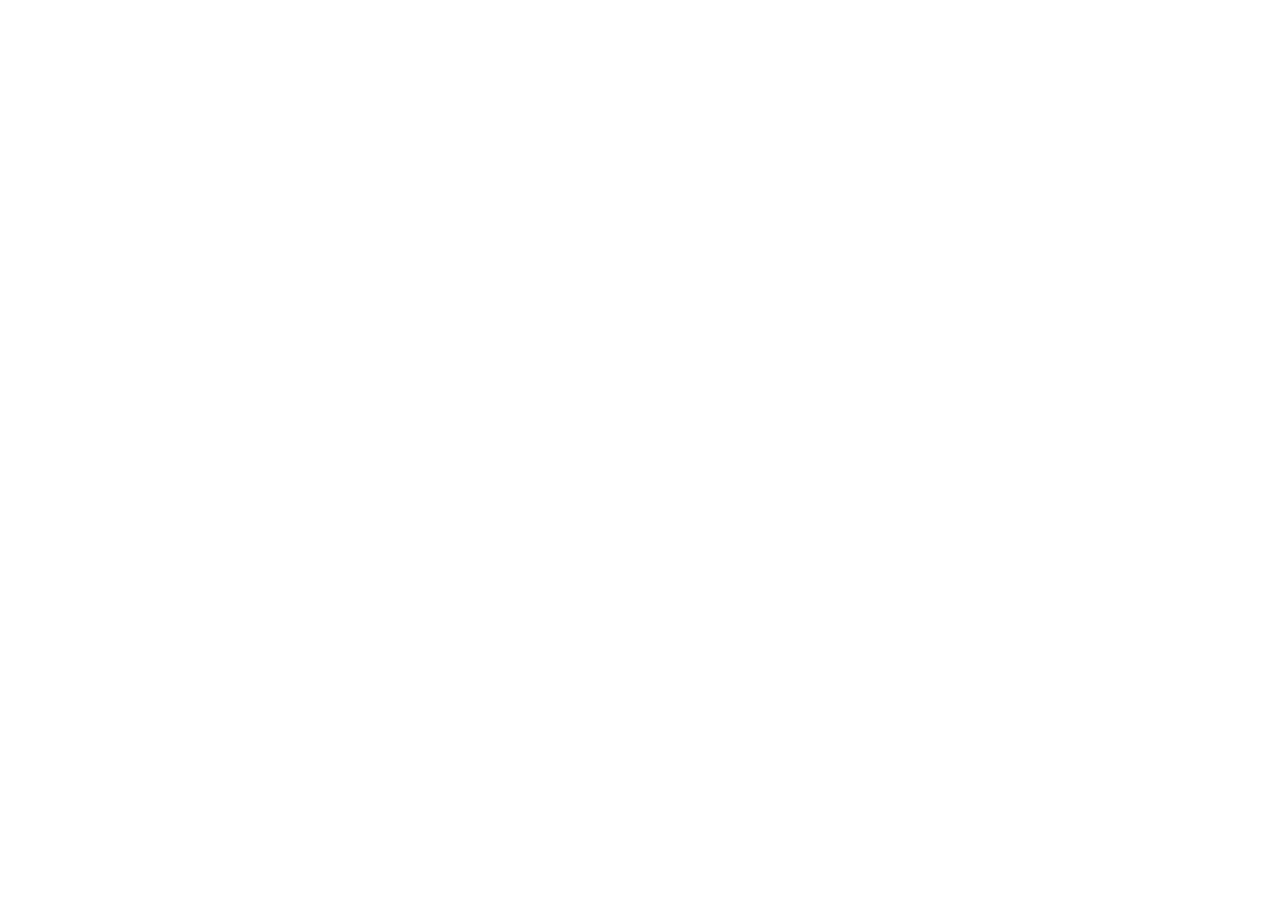
==== privacy-policy/index.html @ c704ec20 "Add RingCentral privacy policy page" ====
<!doctype html>
<html lang="en">
<head>
  <meta charset="utf-8">
  <meta name="viewport" content="width=device-width, initial-scale=1">
  <meta name="description" content="Privacy Policy for Five Falcons Express Inc, including SMS consent disclosures.">
  <title>Privacy Policy | Five Falcons Express Inc</title>
  <link rel="canonical" href="https://www.fivefalconsexpress.com/privacy-policy/">
  <link rel="stylesheet" href="../styles.css">
  <script defer src="../script.js"></script>
</head
---- styles.css ----
:root {
  --navy-950: #061123;
  --navy-900: #0a1830;
  --navy-800: #102544;
  --navy-700: #183557;
  --gold-500: #e7b94f;
  --gold-400: #f1ca6b;
  --cream: #f8f5ed;
  --paper: #ffffff;
  --ink: #132033;
  --muted: #5d6878;
  --line: #dfe4ea;
  --success: #1f7950;
  --danger: #ad2c32;
  --shadow: 0 24px 60px rgba(6, 17, 35, 0.12);
  --radius-sm: 10px;
  --radius-md: 18px;
  --radius-lg: 30px;
  --container: 1180px;
}

* { box-sizing: border-box; }
html { scroll-behavior: smooth; }
body {
  margin: 0;
  color: var(--ink);
  background: var(--paper);
  font-family: Inter, ui-sans-serif, system-ui, -apple-system, BlinkMacSystemFont, "Segoe UI", sans-serif;
  line-height: 1.6;
  -webkit-font-smoothing: antialiased;
}
img, svg { max-width: 100%; }
a { color: inherit; }
button, input, select, textarea { font: inherit; }
button { cursor: pointer; }

.sr-only {
  position: absolute;
  width: 1px;
  height: 1px;
  padding: 0;
  margin: -1px;
  overflow: hidden;
  clip: rect(0, 0, 0, 0);
  white-space: nowrap;
  border: 0;
}

.skip-link {
  position: fixed;
  top: 10px;
  left: 10px;
  z-index: 9999;
  padding: 10px 14px;
  color: var(--navy-950);
  background: var(--gold-400);
  border-radius: 8px;
  transform: translateY(-150%);
}
.skip-link:focus { transform: translateY(0); }

.container { width: min(calc(100% - 40px), var(--container)); margin-inline: auto; }
.narrow-container { width: min(calc(100% - 40px), 820px); }

.site-header {
  position: sticky;
  top: 0;
  z-index: 100;
  color: #fff;
  background: rgba(6, 17, 35, 0.95);
  border-bottom: 1px solid rgba(255,255,255,0.1);
  backdrop-filter: blur(14px);
}
.compact-header { position: relative; }
.nav-wrap { min-height: 82px; display: flex; align-items: center; justify-content: space-between; gap: 30px; }
.brand { display: inline-flex; align-items: center; gap: 12px; text-decoration: none; }
.brand-mark {
  display: grid;
  place-items: center;
  width: 47px;
  height: 47px;
  color: var(--navy-950);
  background: linear-gradient(145deg, var(--gold-400), var(--gold-500));
  border-radius: 14px 14px 14px 3px;
  box-shadow: 0 10px 30px rgba(231,185,79,.25);
  font-weight: 900;
  letter-spacing: -0.06em;
}
.brand-copy { display: grid; line-height: 1.05; }
.brand-copy strong { font-size: 1.05rem; letter-spacing: .02em; }
.brand-copy small { margin-top: 5px; color: #aeb8c7; font-size: .72rem; letter-spacing: .16em; text-transform: uppercase; }
.primary-nav { display: flex; align-items: center; gap: 28px; }
.primary-nav a { color: #d9e1eb; text-decoration: none; font-size: .94rem; font-weight: 650; }
.primary-nav a:hover, .primary-nav a:focus-visible { color: var(--gold-400); }
.primary-nav .nav-phone { padding: 11px 16px; color: var(--navy-950); background: var(--gold-400); border-radius: 999px; }
.menu-toggle { display: none; width: 44px; height: 44px; padding: 10px; background: transparent; border: 1px solid rgba(255,255,255,.2); border-radius: 10px; }
.menu-toggle span:not(.sr-only) { display: block; height: 2px; margin: 5px 0; background: #fff; }
.header-button { padding: 10px 18px; }

.hero {
  position: relative;
  overflow: hidden;
  color: #fff;
  background:
    radial-gradient(circle at 78% 18%, rgba(231,185,79,.18), transparent 28%),
    linear-gradient(135deg, var(--navy-950), var(--navy-800));
}
.hero::before {
  content: "";
  position: absolute;
  inset: 0;
  opacity: .08;
  background-image: linear-gradient(rgba(255,255,255,.3) 1px, transparent 1px), linear-gradient(90deg, rgba(255,255,255,.3) 1px, transparent 1px);
  background-size: 70px 70px;
  mask-image: linear-gradient(to right, transparent, #000 40%);
}
.hero-grid { position: relative; min-height: 660px; padding: 96px 0 88px; display: grid; grid-template-columns: 1.04fr .96fr; gap: 60px; align-items: center; }
.eyebrow { margin: 0 0 16px; color: var(--gold-500); font-size: .78rem; font-weight: 850; letter-spacing: .16em; text-transform: uppercase; }
h1, h2, h3 { margin-top: 0; line-height: 1.1; letter-spacing: -.035em; }
h1 { margin-bottom: 24px; font-size: clamp(3rem, 6vw, 5.8rem); }
h2 { margin-bottom: 22px; font-size: clamp(2.2rem, 4vw, 3.7rem); }
h3 { font-size: 1.45rem; }
.hero-lead { max-width: 700px; margin: 0; color: #cbd5e2; font-size: clamp(1.05rem, 2vw, 1.24rem); }
.hero-actions { display: flex; flex-wrap: wrap; gap: 14px; margin-top: 35px; }
.button { display: inline-flex; align-items: center; justify-content: center; min-height: 50px; padding: 13px 21px; border: 1px solid transparent; border-radius: 11px; text-decoration: none; font-weight: 800; transition: transform .2s ease, box-shadow .2s ease, background .2s ease; }
.button:hover, .button:focus-visible { transform: translateY(-2px); }
.button-primary { color: var(--navy-950); background: var(--gold-400); box-shadow: 0 14px 32px rgba(231,185,79,.22); }
.button-primary:hover { background: #f6d783; }
.button-secondary { color: #fff; background: rgba(255,255,255,.07); border-color: rgba(255,255,255,.24); }
.dark-text-button { color: var(--navy-900); border-color: var(--navy-900); background: transparent; }
.credentials { display: flex; flex-wrap: wrap; gap: 12px; margin-top: 38px; }
.credentials span { padding: 9px 13px; color: #c7d1df; border: 1px solid rgba(255,255,255,.15); border-radius: 999px; font-size: .84rem; }
.credentials strong { color: #fff; }

.hero-visual { position: relative; min-height: 455px; }
.hero-visual::before { content: ""; position: absolute; inset: 35px 20px; border: 1px solid rgba(255,255,255,.12); border-radius: 50%; transform: rotate(-12deg); }
.route-line { position: absolute; left: 11%; right: 9%; top: 52%; height: 3px; background: linear-gradient(90deg, var(--gold-500), rgba(231,185,79,.15)); transform: rotate(-8deg); }
.route-line::after { content: ""; position: absolute; right: -2px; top: -5px; border-left: 12px solid var(--gold-500); border-top: 6px solid transparent; border-bottom: 6px solid transparent; }
.route-card { position: absolute; z-index: 2; min-width: 150px; padding: 16px 18px; background: rgba(255,255,255,.08); border: 1px solid rgba(255,255,255,.15); border-radius: 15px; box-shadow: var(--shadow); backdrop-filter: blur(10px); }
.route-card-one { top: 62px; left: 0; }
.route-card-two { right: 0; bottom: 58px; }
.route-card p { margin: 0; color: #fff; font-weight: 850; }
.route-card small { color: #b9c4d3; }
.route-dot { float: right; width: 10px; height: 10px; margin-top: 7px; background: var(--gold-400); border-radius: 50%; box-shadow: 0 0 0 7px rgba(231,185,79,.14); }
.truck-graphic { position: absolute; z-index: 3; left: 18%; top: 42%; width: 68%; height: 125px; transform: rotate(-8deg); }
.truck-cab { position: absolute; right: 0; bottom: 27px; width: 33%; height: 82px; background: linear-gradient(145deg, var(--gold-400), #d69e2e); clip-path: polygon(0 24%, 56% 24%, 72% 0, 100% 0, 100% 100%, 0 100%); border-radius: 7px; }
.truck-cab span { position: absolute; right: 12%; top: 15%; width: 23%; height: 25%; background: var(--navy-900); clip-path: polygon(0 100%, 25% 0, 100% 0, 100% 100%); }
.truck-chassis { position: absolute; left: 0; right: 0; bottom: 27px; height: 17px; background: #cad3df; border-radius: 8px; }
.wheel { position: absolute; bottom: 0; width: 38px; height: 38px; background: var(--navy-950); border: 7px solid #526076; border-radius: 50%; }
.wheel::after { content: ""; position: absolute; inset: 7px; background: #aab5c4; border-radius: 50%; }
.wheel-one { left: 11%; }
.wheel-two { right: 23%; }
.wheel-three { right: 5%; }
.falcon-lines { position: absolute; top: 45px; right: 12%; width: 210px; height: 140px; transform: rotate(5deg); opacity: .45; }
.falcon-lines span { position: absolute; right: 0; width: 100%; height: 2px; background: linear-gradient(90deg, transparent, var(--gold-400)); transform-origin: right; }
.falcon-lines span:nth-child(1) { top: 0; transform: rotate(-25deg); }
.falcon-lines span:nth-child(2) { top: 25px; width: 85%; transform: rotate(-16deg); }
.falcon-lines span:nth-child(3) { top: 50px; width: 72%; transform: rotate(-7deg); }
.falcon-lines span:nth-child(4) { top: 74px; width: 58%; transform: rotate(3deg); }
.falcon-lines span:nth-child(5) { top: 97px; width: 43%; transform: rotate(13deg); }

.trust-strip { background: var(--gold-400); }
.trust-grid { min-height: 120px; display: grid; grid-template-columns: repeat(4, 1fr); align-items: center; }
.trust-grid div { padding: 16px 24px; border-right: 1px solid rgba(6,17,35,.18); }
.trust-grid div:first-child { padding-left: 0; }
.trust-grid div:last-child { border-right: 0; }
.trust-grid strong, .trust-grid span { display: block; }
.trust-grid strong { color: var(--navy-950); font-size: 1.05rem; }
.trust-grid span { color: #4c421f; font-size: .84rem; }

.section { padding: 105px 0; }
.section-alt { background: var(--cream); }
.section-dark { color: #fff; background: var(--navy-950); }
.split-grid { display: grid; grid-template-columns: .85fr 1.15fr; gap: 90px; }
.prose { color: var(--muted); font-size: 1.1rem; }
.prose p:first-child { margin-top: 5px; }
.section-heading { max-width: 730px; margin-bottom: 48px; }
.section-heading > p:last-child { color: var(--muted); font-size: 1.08rem; }
.card-grid { display: grid; grid-template-columns: repeat(3, 1fr); gap: 24px; }
.service-card { position: relative; min-height: 290px; padding: 34px; background: #fff; border: 1px solid #e6e0d4; border-radius: var(--radius-md); box-shadow: 0 20px 50px rgba(40,34,20,.06); }
.service-card::after { content: ""; position: absolute; left: 34px; bottom: 34px; width: 45px; height: 4px; background: var(--gold-500); border-radius: 99px; }
.card-number { display: inline-grid; place-items: center; width: 42px; height: 42px; margin-bottom: 45px; color: var(--navy-900); background: #f7e8bc; border-radius: 50%; font-size: .8rem; font-weight: 900; }
.service-card p { color: var(--muted); }

.coverage-grid { display: grid; grid-template-columns: 1fr 1fr; gap: 85px; align-items: center; }
.coverage-map { min-height: 410px; display: grid; place-items: center; border-radius: var(--radius-lg); background: linear-gradient(145deg, var(--navy-900), var(--navy-700)); overflow: hidden; }
.map-outline { position: relative; width: 78%; height: 60%; background: #1c4568; clip-path: polygon(2% 22%, 14% 16%, 25% 20%, 31% 9%, 49% 13%, 60% 8%, 70% 17%, 85% 14%, 98% 28%, 91% 45%, 87% 58%, 77% 64%, 72% 82%, 60% 86%, 50% 75%, 39% 78%, 31% 66%, 18% 62%, 9% 47%); box-shadow: inset 0 0 0 1px rgba(255,255,255,.2); }
.map-outline::before { content: ""; position: absolute; inset: 0; opacity: .3; background-image: linear-gradient(rgba(255,255,255,.4) 1px, transparent 1px), linear-gradient(90deg, rgba(255,255,255,.4) 1px, transparent 1px); background-size: 30px 30px; }
.map-point { position: absolute; z-index: 1; width: 12px; height: 12px; background: var(--gold-400); border: 3px solid rgba(255,255,255,.85); border-radius: 50%; box-shadow: 0 0 0 8px rgba(231,185,79,.16); }
.point-one { left: 18%; top: 34%; }.point-two { left: 36%; top: 50%; }.point-three { left: 54%; top: 38%; }.point-four { left: 71%; top: 52%; }.point-five { left: 82%; top: 36%; }
.large-copy { color: var(--muted); font-size: 1.1rem; }
.check-list { display: grid; gap: 12px; margin: 28px 0 0; padding: 0; list-style: none; }
.check-list li { position: relative; padding-left: 31px; font-weight: 650; }
.check-list li::before { content: "✓"; position: absolute; left: 0; top: 0; color: var(--success); font-weight: 900; }

.contact-grid { display: grid; grid-template-columns: .83fr 1.17fr; gap: 80px; align-items: start; }
.contact-copy > p:not(.eyebrow) { color: #b8c4d3; font-size: 1.08rem; }
.contact-details { display: grid; gap: 20px; margin-top: 42px; font-style: normal; }
.contact-details a, .contact-details p { margin: 0; color: #fff; text-decoration: none; }
.contact-details span { display: block; margin-bottom: 4px; color: var(--gold-400); font-size: .74rem; font-weight: 850; letter-spacing: .12em; text-transform: uppercase; }
.form-panel { padding: 38px; color: var(--ink); background: #fff; border-radius: var(--radius-md); box-shadow: 0 30px 75px rgba(0,0,0,.25); }
.form-row { display: grid; grid-template-columns: 1fr 1fr; gap: 18px; }
.field { margin-bottom: 20px; }
.field label { display: block; margin-bottom: 7px; font-size: .88rem; font-weight: 800; }
.field input, .field select, .field textarea { width: 100%; padding: 13px 14px; color: var(--ink); background: #fff; border: 1px solid #cfd6df; border-radius: 9px; outline: none; }
.field textarea { resize: vertical; }
.field input:focus, .field select:focus, .field textarea:focus { border-color: var(--navy-700); box-shadow: 0 0 0 4px rgba(24,53,87,.1); }
.field small { display: block; margin-top: 6px; color: var(--muted); font-size: .76rem; }
.sms-consent { margin: 4px 0 23px; padding: 18px; background: #f4f6f9; border: 1px solid #dce2e9; border-radius: 11px; }
.checkbox-label { display: grid; grid-template-columns: 20px 1fr; gap: 12px; align-items: start; font-size: .82rem; line-height: 1.55; }
.checkbox-label input { width: 18px; height: 18px; margin-top: 2px; accent-color: var(--navy-800); }
.sms-consent p { margin: 10px 0 0 32px; color: var(--muted); font-size: .77rem; }
.sms-consent a { color: var(--navy-800); font-weight: 800; }
.sms-consent .form-error { color: var(--danger); font-weight: 750; }
.submit-button { width: 100%; border: 0; }
.form-note { margin: 13px 0 0; color: var(--muted); font-size: .74rem; text-align: center; }
.honeypot { position: absolute !important; left: -9999px !important; }

.site-footer { padding: 68px 0 20px; color: #d2dbe7; background: #030b18; }
.footer-grid { display: grid; grid-template-columns: 1.5fr repeat(3, 1fr); gap: 50px; padding-bottom: 50px; }
.footer-grid > div { display: flex; flex-direction: column; align-items: flex-start; gap: 9px; }
.footer-grid p { max-width: 360px; color: #96a5b8; }
.footer-grid h2 { margin: 0 0 9px; color: var(--gold-400); font-size: .78rem; letter-spacing: .14em; text-transform: uppercase; }
.footer-grid a { color: #d2dbe7; text-decoration: none; }
.footer-grid a:hover { color: var(--gold-400); }
.footer-brand { margin-bottom: 13px; }
.footer-bottom { padding-top: 20px; display: flex; justify-content: space-between; gap: 20px; border-top: 1px solid rgba(255,255,255,.1); font-size: .82rem; }
.footer-bottom a { color: var(--gold-400); text-decoration: none; }
.footer-bottom nav { display: flex; gap: 22px; }
.simple-footer { padding-top: 20px; }

.legal-main { background: #fbfcfd; }
.legal-hero { padding: 80px 0 58px; color: #fff; background: linear-gradient(135deg, var(--navy-950), var(--navy-700)); }
.legal-hero h1 { margin-bottom: 12px; font-size: clamp(2.7rem, 6vw, 4.7rem); }
.legal-hero p:last-child { margin: 0; color: #c5cfdd; }
.legal-content { padding-top: 70px; padding-bottom: 95px; color: #2d3848; font-size: 1.02rem; }
.legal-content > p:first-child { font-size: 1.12rem; }
.legal-content h2 { margin-top: 48px; margin-bottom: 14px; color: var(--navy-900); font-size: 1.62rem; }
.legal-content li { margin-bottom: 8px; }
.legal-content a { color: #155f95; }
.legal-address { padding: 24px; background: #f0f3f7; border-left: 4px solid var(--gold-500); border-radius: 0 10px 10px 0; font-style: normal; }
.legal-actions { display: flex; flex-wrap: wrap; gap: 12px; margin-top: 50px; }

.status-page { min-height: 100vh; display: grid; place-items: center; padding: 30px; color: #fff; background: radial-gradient(circle at top right, rgba(231,185,79,.18), transparent 30%), var(--navy-950); }
.status-card { width: min(100%, 640px); padding: 58px; background: rgba(255,255,255,.07); border: 1px solid rgba(255,255,255,.15); border-radius: 24px; text-align: center; box-shadow: var(--shadow); }
.centered-brand { margin-bottom: 38px; text-align: left; }
.status-icon { display: grid; place-items: center; width: 70px; height: 70px; margin: 0 auto 24px; color: var(--navy-950); background: var(--gold-400); border-radius: 50%; font-size: 2rem; font-weight: 900; }
.status-card h1 { margin-bottom: 18px; font-size: 3.4rem; }
.status-card p:not(.eyebrow) { margin: 0 auto 30px; color: #c5cfdd; }

@media (max-width: 920px) {
  .menu-toggle { display: block; }
  .primary-nav { position: absolute; top: 82px; left: 0; right: 0; display: none; padding: 24px 20px 30px; align-items: stretch; flex-direction: column; gap: 20px; background: var(--navy-950); border-top: 1px solid rgba(255,255,255,.1); }
  .primary-nav.is-open { display: flex; }
  .primary-nav .nav-phone { text-align: center; }
  .hero-grid, .split-grid, .coverage-grid, .contact-grid { grid-template-columns: 1fr; }
  .hero-grid { min-height: auto; padding-top: 75px; }
  .hero-visual { min-height: 390px; }
  .trust-grid { grid-template-columns: 1fr 1fr; padding: 14px 0; }
  .trust-grid div { padding: 14px; border-right: 0; }
  .card-grid { grid-template-columns: 1fr; }
  .service-card { min-height: 240px; }
  .footer-grid { grid-template-columns: 1.4fr 1fr 1fr; }
  .footer-grid > div:first-child { grid-column: 1 / -1; }
}

@media (max-width: 640px) {
  .container, .narrow-container { width: min(calc(100% - 28px), var(--container)); }
  .nav-wrap { min-height: 72px; }
  .primary-nav { top: 72px; }
  .brand-mark { width: 42px; height: 42px; }
  .hero-grid { padding: 64px 0 60px; gap: 25px; }
  h1 { font-size: 3rem; }
  .hero-actions .button { width: 100%; }
  .hero-visual { min-height: 330px; transform: scale(.92); }
  .route-card { min-width: 130px; padding: 12px; }
  .trust-grid { grid-template-columns: 1fr; }
  .trust-grid div { padding: 12px 0; border-bottom: 1px solid rgba(6,17,35,.14); }
  .trust-grid div:last-child { border-bottom: 0; }
  .section { padding: 75px 0; }
  .split-grid, .coverage-grid, .contact-grid { gap: 45px; }
  .coverage-map { min-height: 300px; }
  .form-panel { padding: 24px 18px; }
  .form-row { grid-template-columns: 1fr; gap: 0; }
  .checkbox-label { font-size: .78rem; }
  .sms-consent p { margin-left: 0; }
  .footer-grid { grid-template-columns: 1fr 1fr; gap: 35px; }
  .footer-grid > div:first-child { grid-column: 1 / -1; }
  .footer-bottom { flex-direction: column; }
  .legal-hero { padding: 60px 0 42px; }
  .legal-content { padding-top: 45px; }
  .status-card { padding: 38px 22px; }
  .header-button { padding: 9px 12px; font-size: .82rem; }
}

@media (prefers-reduced-motion: reduce) {
  html { scroll-behavior: auto; }
  *, *::before, *::after { transition-duration: .01ms !important; animation-duration: .01ms !important; animation-iteration-count: 1 !important; }
}
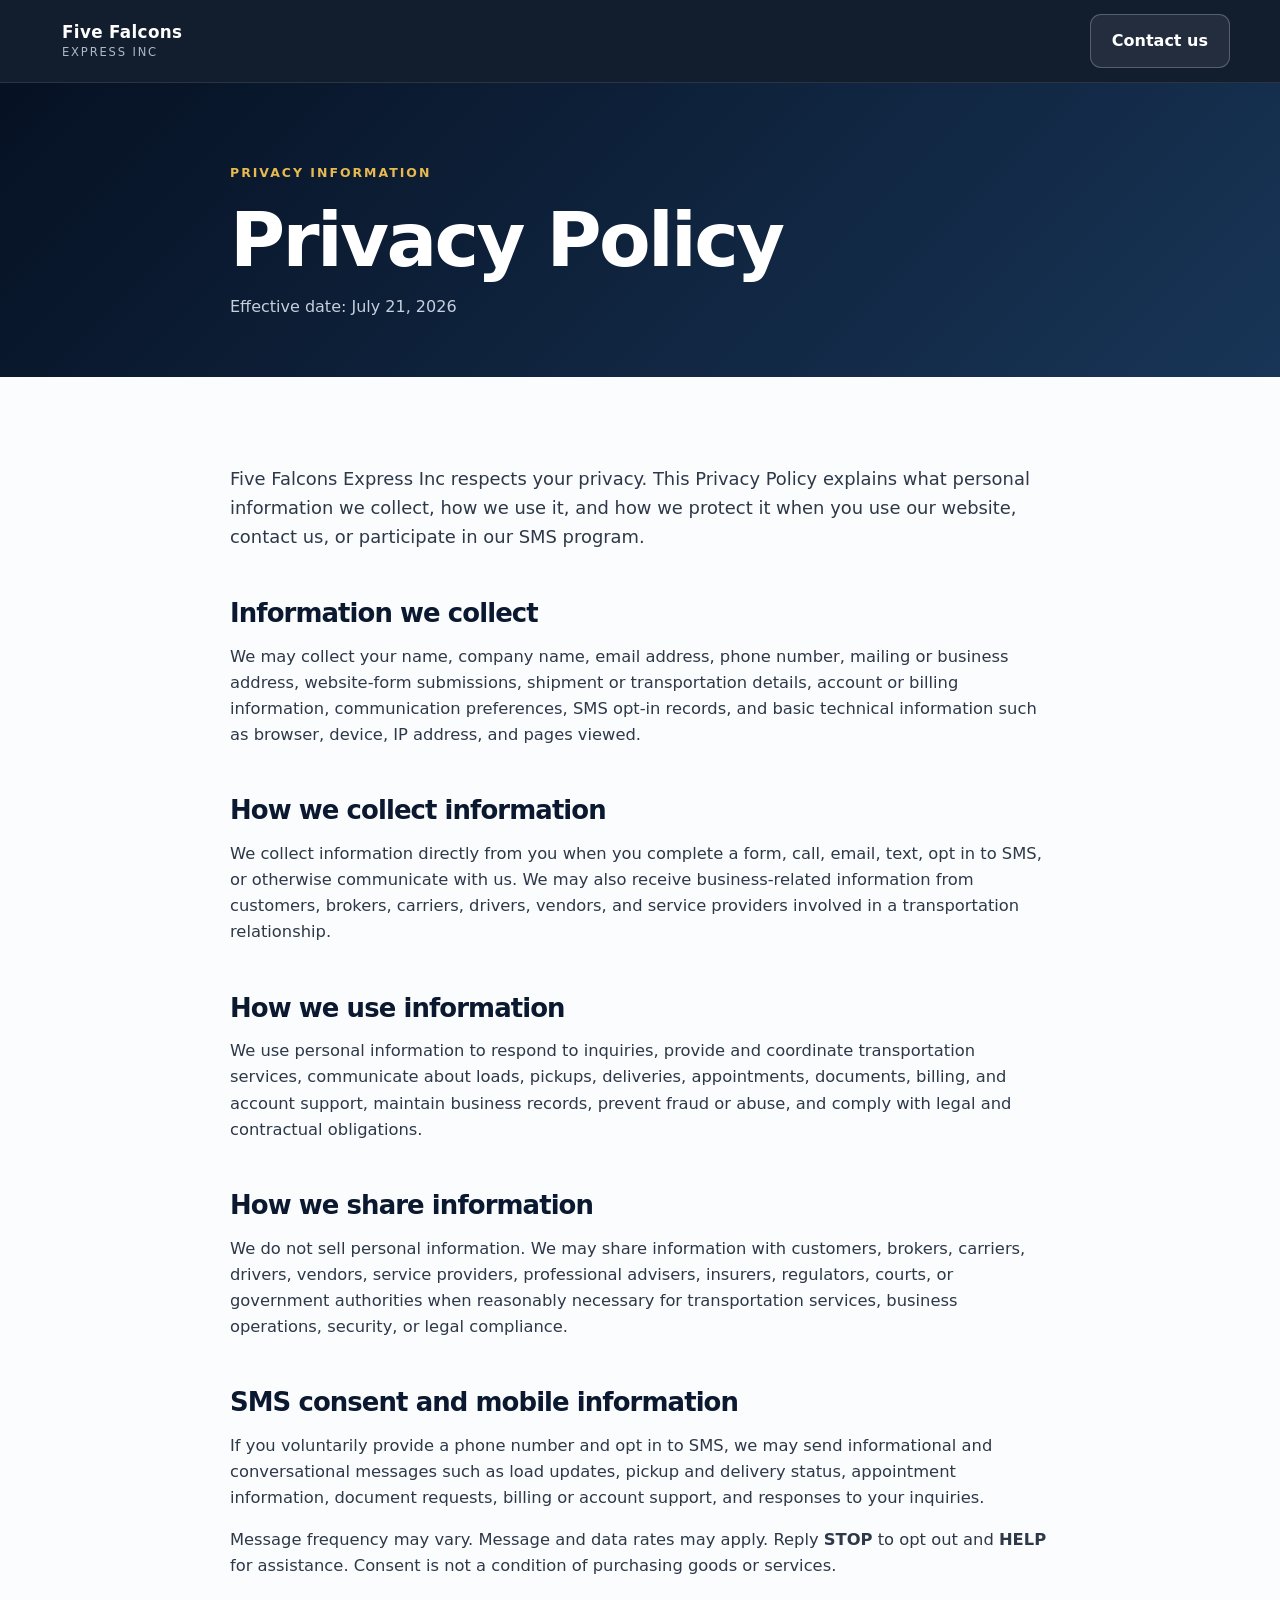
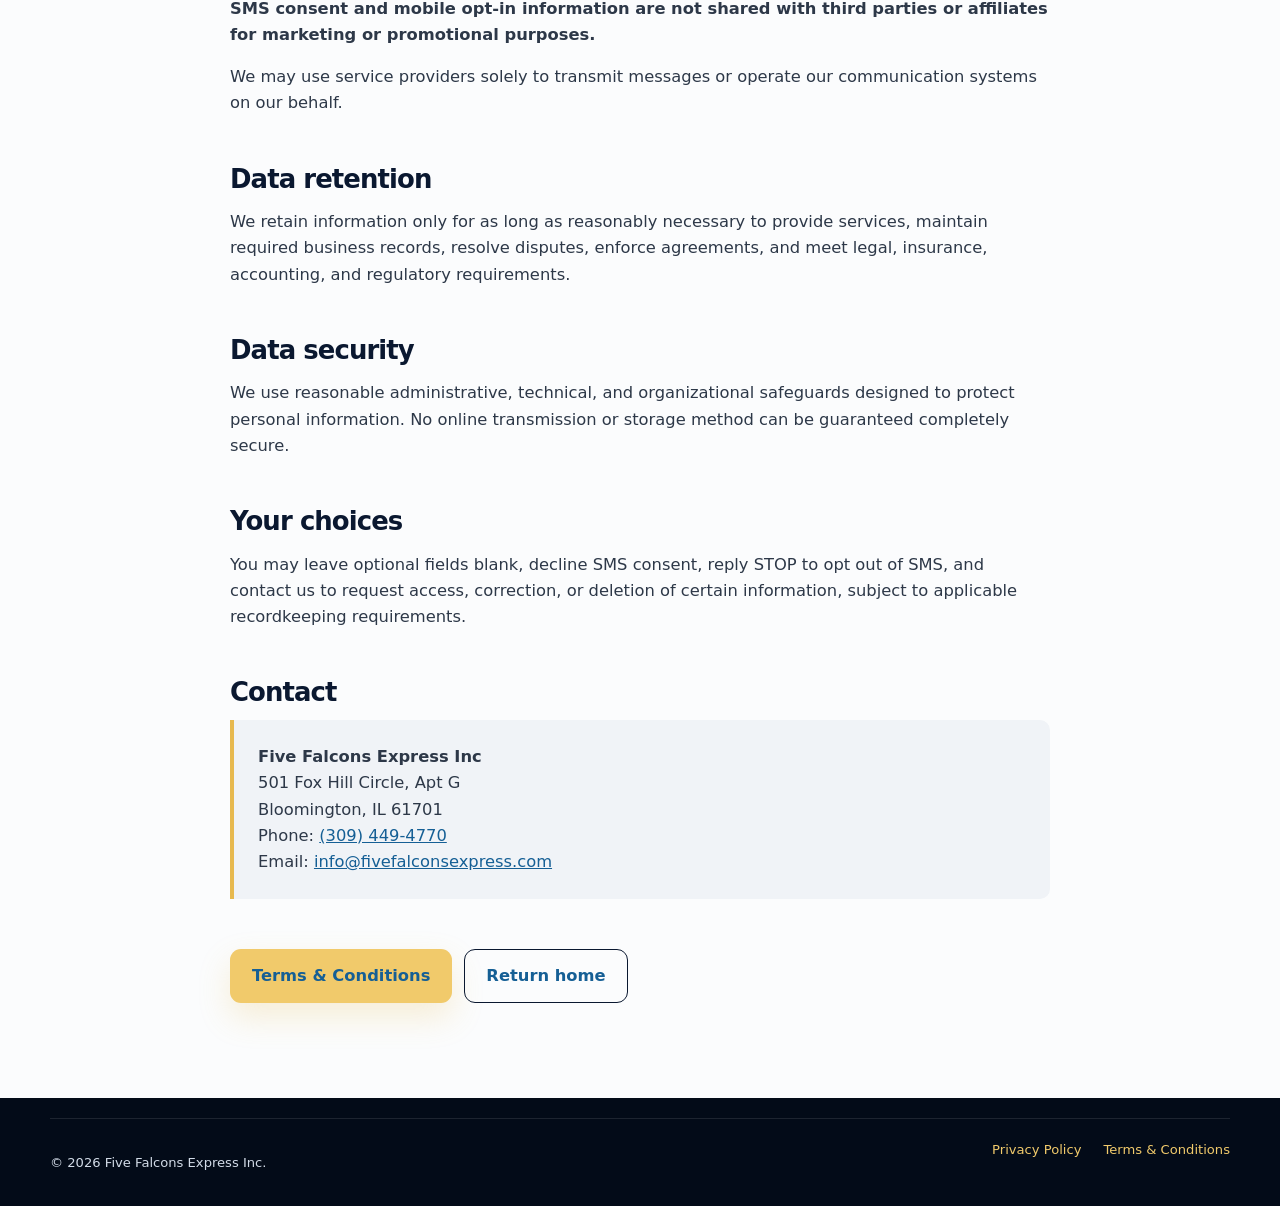
==== commit b1a2d2b5: "Complete RingCentral privacy policy page" ====
--- a/privacy-policy/index.html
+++ b/privacy-policy/index.html
@@ -8,4 +8,42 @@
   <link rel="canonical" href="https://www.fivefalconsexpress.com/privacy-policy/">
   <link rel="stylesheet" href="../styles.css">
   <script defer src="../script.js"></script>
-</head+</head>
+<body>
+  <header class="site-header compact-header">
+    <div class="container nav-wrap">
+      <a class="brand" href="../index.html"><span class="brand-mark" aria-hidden="true">5F</span><span class="brand-copy"><strong>Five Falcons</strong><small>Express Inc</small></span></a>
+      <a class="button button-secondary header-button" href="../index.html#contact">Contact us</a>
+    </div>
+  </header>
+  <main class="legal-main">
+    <section class="legal-hero"><div class="container narrow-container"><p class="eyebrow">Privacy information</p><h1>Privacy Policy</h1><p>Effective date: July 21, 2026</p></div></section>
+    <article class="container narrow-container legal-content">
+      <p>Five Falcons Express Inc respects your privacy. This Privacy Policy explains what personal information we collect, how we use it, and how we protect it when you use our website, contact us, or participate in our SMS program.</p>
+      <h2>Information we collect</h2>
+      <p>We may collect your name, company name, email address, phone number, mailing or business address, website-form submissions, shipment or transportation details, account or billing information, communication preferences, SMS opt-in records, and basic technical information such as browser, device, IP address, and pages viewed.</p>
+      <h2>How we collect information</h2>
+      <p>We collect information directly from you when you complete a form, call, email, text, opt in to SMS, or otherwise communicate with us. We may also receive business-related information from customers, brokers, carriers, drivers, vendors, and service providers involved in a transportation relationship.</p>
+      <h2>How we use information</h2>
+      <p>We use personal information to respond to inquiries, provide and coordinate transportation services, communicate about loads, pickups, deliveries, appointments, documents, billing, and account support, maintain business records, prevent fraud or abuse, and comply with legal and contractual obligations.</p>
+      <h2>How we share information</h2>
+      <p>We do not sell personal information. We may share information with customers, brokers, carriers, drivers, vendors, service providers, professional advisers, insurers, regulators, courts, or government authorities when reasonably necessary for transportation services, business operations, security, or legal compliance.</p>
+      <h2>SMS consent and mobile information</h2>
+      <p>If you voluntarily provide a phone number and opt in to SMS, we may send informational and conversational messages such as load updates, pickup and delivery status, appointment information, document requests, billing or account support, and responses to your inquiries.</p>
+      <p>Message frequency may vary. Message and data rates may apply. Reply <strong>STOP</strong> to opt out and <strong>HELP</strong> for assistance. Consent is not a condition of purchasing goods or services.</p>
+      <p><strong>SMS consent and mobile opt-in information are not shared with third parties or affiliates for marketing or promotional purposes.</strong></p>
+      <p>We may use service providers solely to transmit messages or operate our communication systems on our behalf.</p>
+      <h2>Data retention</h2>
+      <p>We retain information only for as long as reasonably necessary to provide services, maintain required business records, resolve disputes, enforce agreements, and meet legal, insurance, accounting, and regulatory requirements.</p>
+      <h2>Data security</h2>
+      <p>We use reasonable administrative, technical, and organizational safeguards designed to protect personal information. No online transmission or storage method can be guaranteed completely secure.</p>
+      <h2>Your choices</h2>
+      <p>You may leave optional fields blank, decline SMS consent, reply STOP to opt out of SMS, and contact us to request access, correction, or deletion of certain information, subject to applicable recordkeeping requirements.</p>
+      <h2>Contact</h2>
+      <address class="legal-address"><strong>Five Falcons Express Inc</strong><br>501 Fox Hill Circle, Apt G<br>Bloomington, IL 61701<br>Phone: <a href="tel:+13094494770">(309) 449-4770</a><br>Email: <a href="mailto:info@fivefalconsexpress.com">info@fivefalconsexpress.com</a></address>
+      <div class="legal-actions"><a class="button button-primary" href="../terms-and-conditions/">Terms &amp; Conditions</a><a class="button button-secondary dark-text-button" href="../index.html">Return home</a></div>
+    </article>
+  </main>
+  <footer class="site-footer simple-footer"><div class="container footer-bottom"><p>&copy; <span id="current-year">2026</span> Five Falcons Express Inc.</p><nav><a href="./" aria-current="page">Privacy Policy</a><a href="../terms-and-conditions/">Terms &amp; Conditions</a></nav></div></footer>
+</body>
+</html>
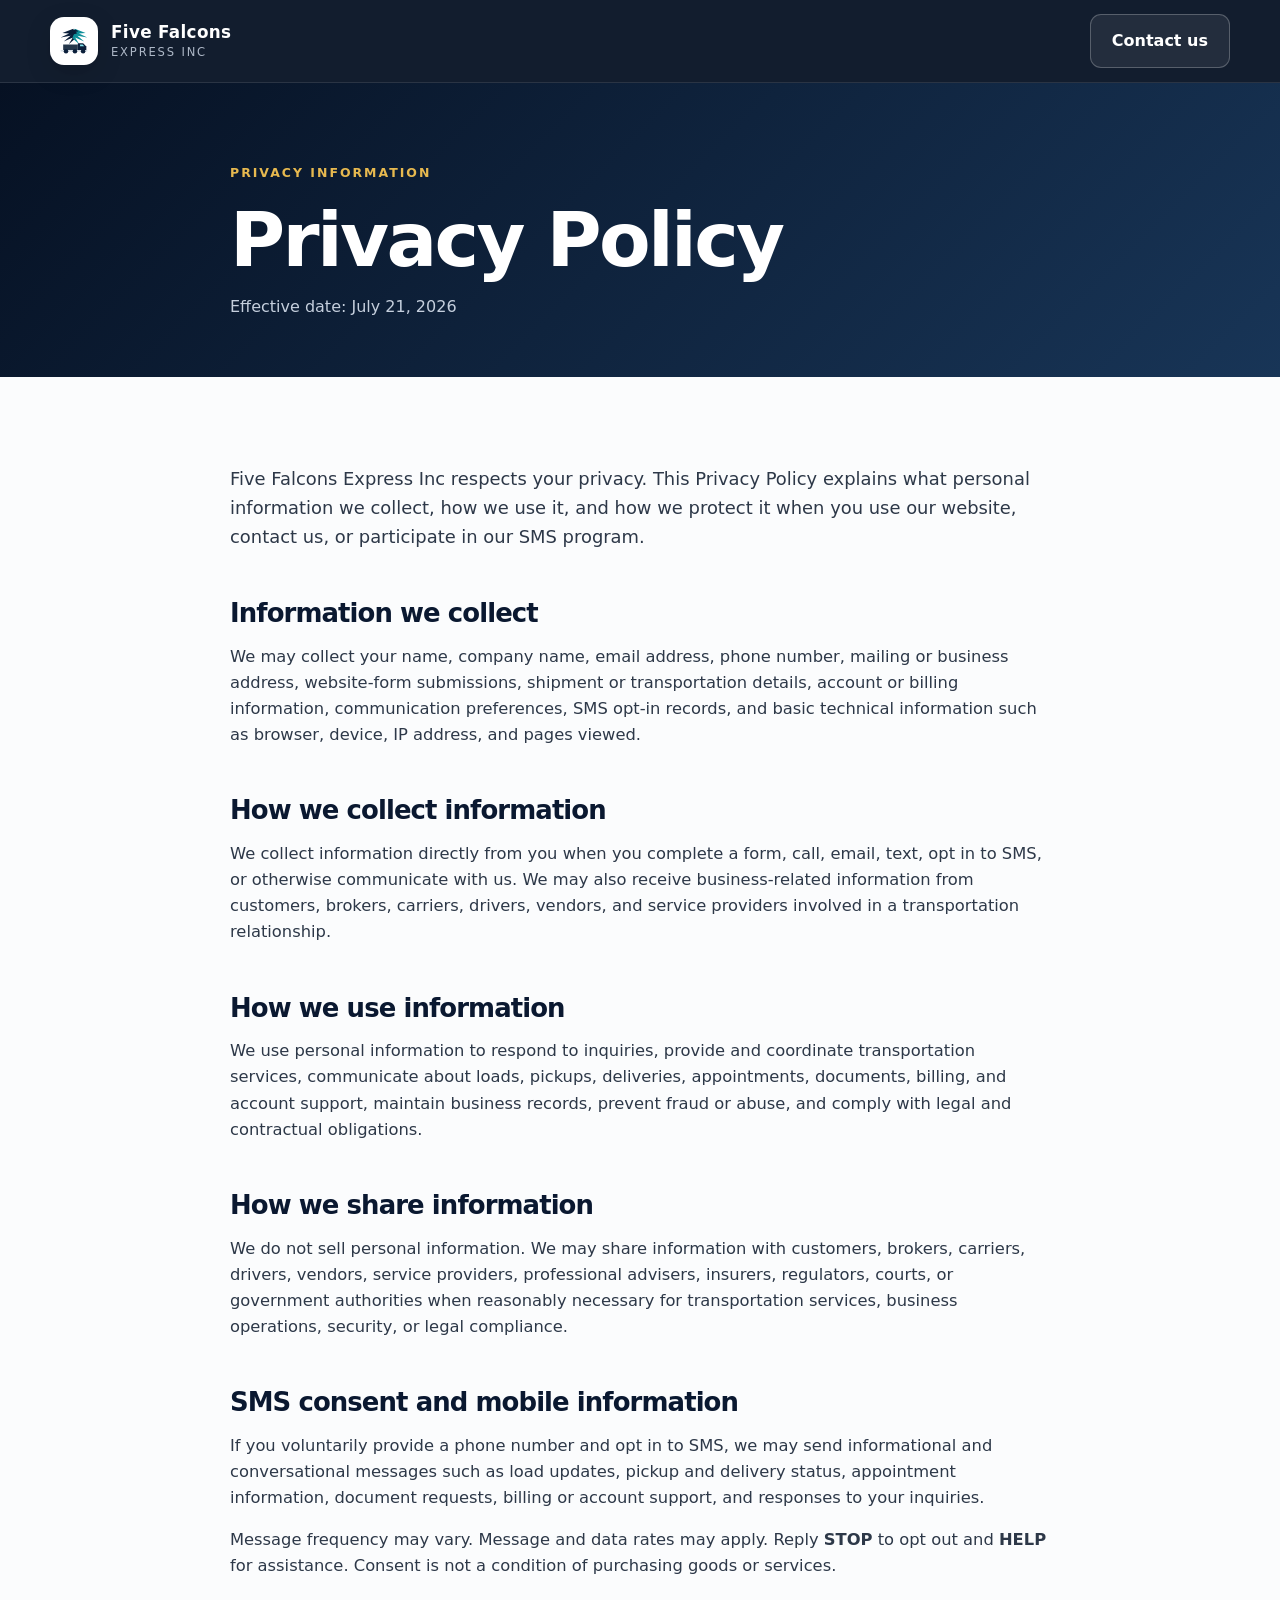
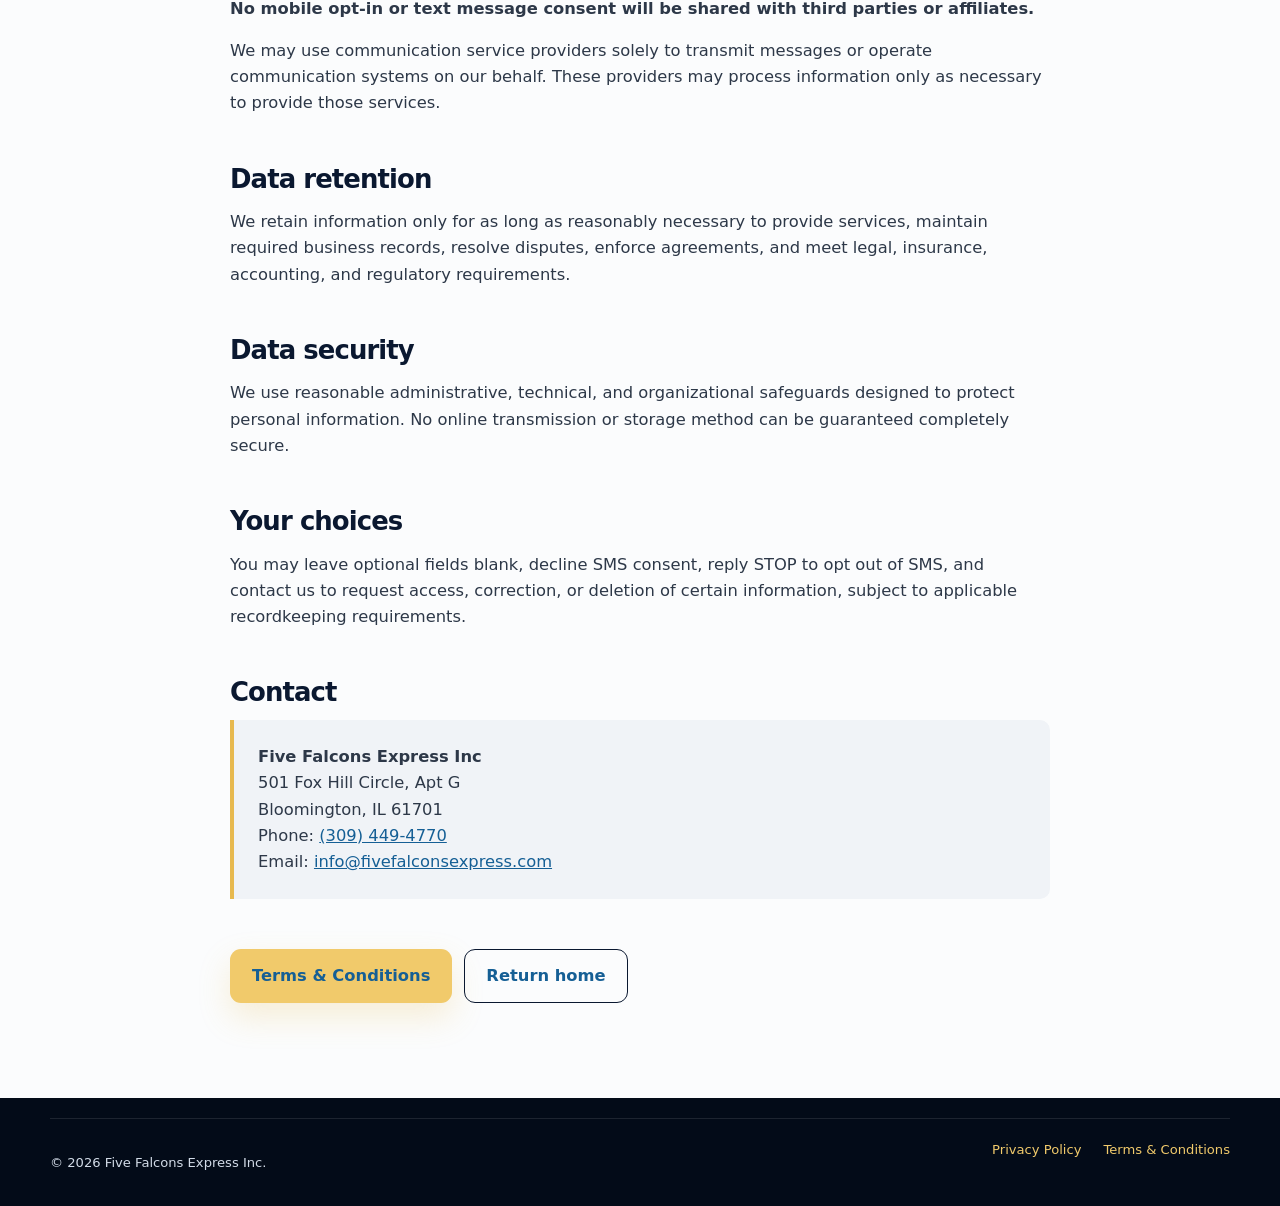
==== commit 553d955e: "Strengthen RingCentral SMS privacy disclosure" ====
--- a/privacy-policy/index.html
+++ b/privacy-policy/index.html
@@ -31,8 +31,8 @@
       <h2>SMS consent and mobile information</h2>
       <p>If you voluntarily provide a phone number and opt in to SMS, we may send informational and conversational messages such as load updates, pickup and delivery status, appointment information, document requests, billing or account support, and responses to your inquiries.</p>
       <p>Message frequency may vary. Message and data rates may apply. Reply <strong>STOP</strong> to opt out and <strong>HELP</strong> for assistance. Consent is not a condition of purchasing goods or services.</p>
-      <p><strong>SMS consent and mobile opt-in information are not shared with third parties or affiliates for marketing or promotional purposes.</strong></p>
-      <p>We may use service providers solely to transmit messages or operate our communication systems on our behalf.</p>
+      <p><strong>No mobile opt-in or text message consent will be shared with third parties or affiliates.</strong></p>
+      <p>We may use communication service providers solely to transmit messages or operate communication systems on our behalf. These providers may process information only as necessary to provide those services.</p>
       <h2>Data retention</h2>
       <p>We retain information only for as long as reasonably necessary to provide services, maintain required business records, resolve disputes, enforce agreements, and meet legal, insurance, accounting, and regulatory requirements.</p>
       <h2>Data security</h2>
